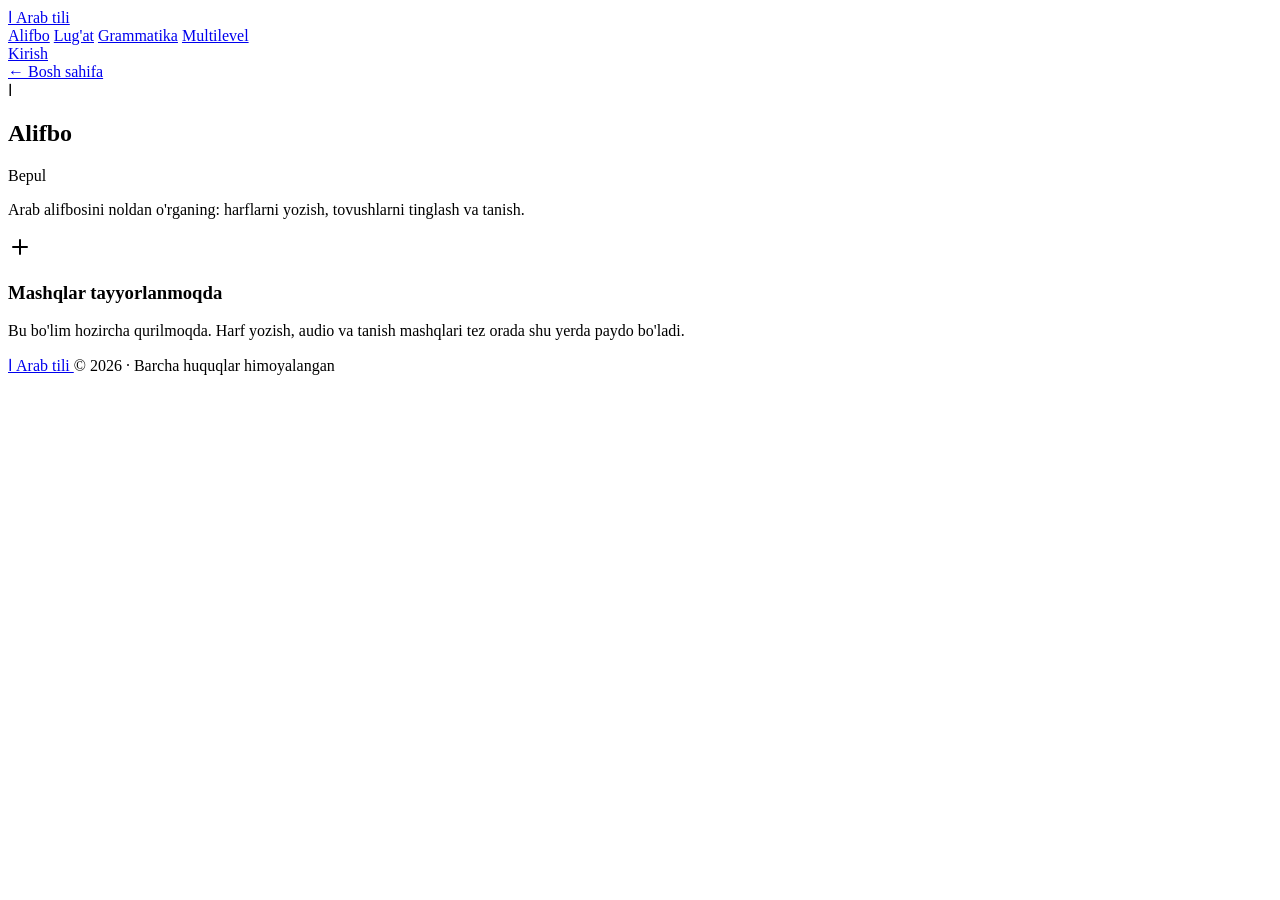
==== alifbo.html @ a16ae2fd "Add files via upload" ====
<!DOCTYPE html>
<html lang="uz">
<head>
<meta charset="UTF-8">
<meta name="viewport" content="width=device-width, initial-scale=1.0">
<title>Alifbo — Arab tili</title>
<link rel="preconnect" href="https://fonts.googleapis.com">
<link rel="preconnect" href="https://fonts.gstatic.com" crossorigin>
<link href="https://fonts.googleapis.com/css2?family=Playfair+Display:ital,wght@0,500;0,600;0,700;0,800;1,500&family=Lora:ital,wght@0,400;0,500;0,600;1,400&family=Amiri:ital@0;1&display=swap" rel="stylesheet">
<link rel="stylesheet" href="styles.css">
</head>
<body>

<header>
  <div class="wrap header-row">
    <a class="brand" href="index.html">
      <span class="brand-mark" aria-hidden="true">ا</span>
      Arab tili
    </a>
    <div class="header-actions">
      <nav class="main-nav">
        <a href="alifbo.html" class="active" aria-current="page">Alifbo</a>
        <a href="lugat.html">Lug'at</a>
        <a href="grammatika.html">Grammatika</a>
        <a href="multilevel.html">Multilevel</a>
      </nav>
      <a class="login-link" href="#">Kirish</a>
    </div>
  </div>
</header>

<main class="wrap">
  <section class="section-hero">
    <a class="back-link" href="index.html">&larr; Bosh sahifa</a>
    <div class="section-hero-top">
      <span class="section-hero-icon" aria-hidden="true">ا</span>
      <div>
        <h1>Alifbo</h1>
      </div>
      <span class="badge badge-free">Bepul</span>
    </div>
    <p class="section-hero-desc">Arab alifbosini noldan o'rganing: harflarni yozish, tovushlarni tinglash va tanish.</p>
  </section>

  <div class="empty-state">
    <div class="empty-state-icon" aria-hidden="true">
      <svg width="24" height="24" viewBox="0 0 24 24" fill="none"><path d="M12 5v14M5 12h14" stroke="currentColor" stroke-width="2" stroke-linecap="round"/></svg>
    </div>
    <h3>Mashqlar tayyorlanmoqda</h3>
    <p>Bu bo'lim hozircha qurilmoqda. Harf yozish, audio va tanish mashqlari tez orada shu yerda paydo bo'ladi.</p>
  </div>
</main>
<footer>
  <a class="brand" href="index.html">
    <span class="brand-mark" aria-hidden="true">ا</span>
    Arab tili
  </a>
  &copy; 2026 · Barcha huquqlar himoyalangan
</footer>
</body>
</html>
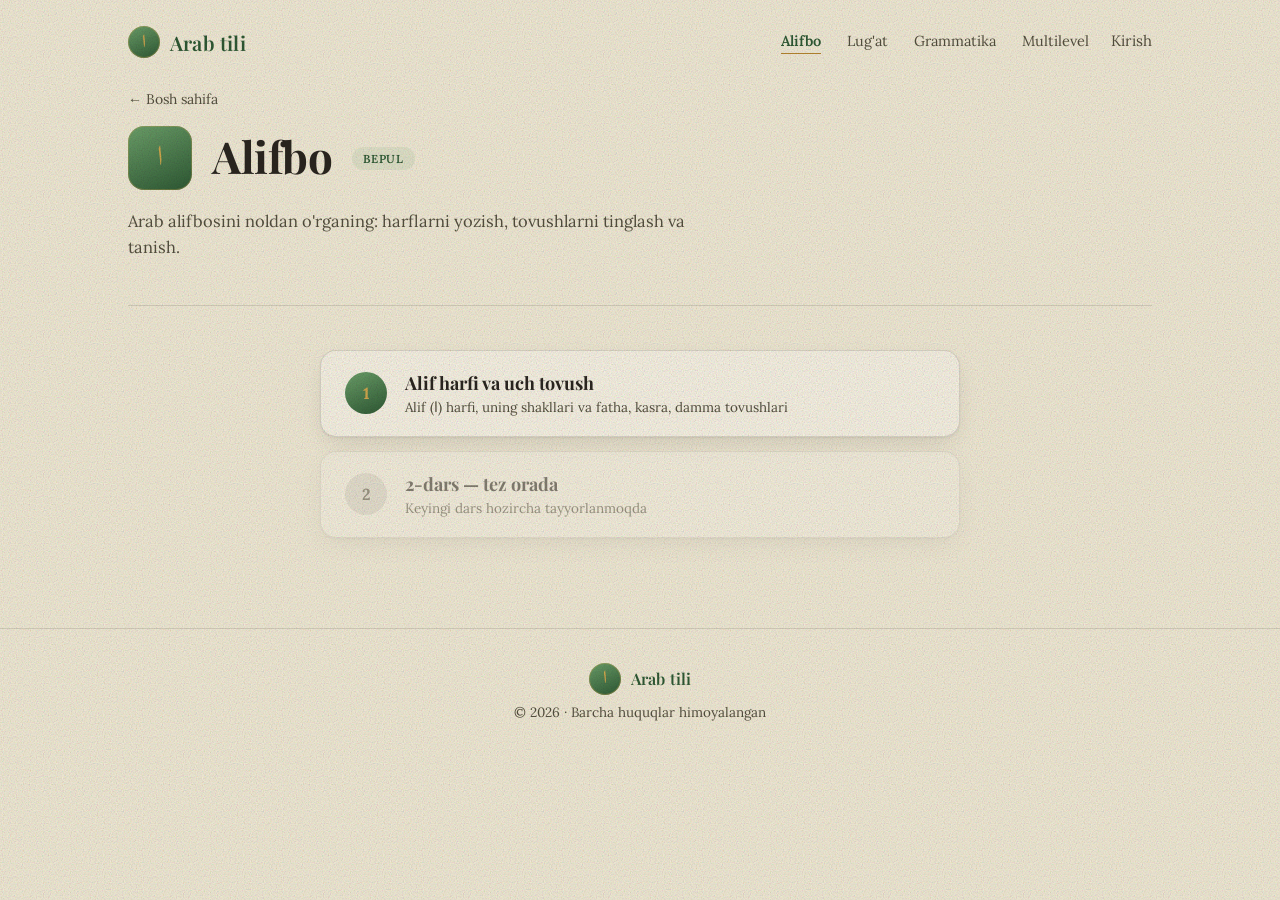
==== commit 82861d30: "Add files via upload" ====
--- a/alifbo.html
+++ b/alifbo.html
@@ -42,12 +42,21 @@
     <p class="section-hero-desc">Arab alifbosini noldan o'rganing: harflarni yozish, tovushlarni tinglash va tanish.</p>
   </section>
 
-  <div class="empty-state">
-    <div class="empty-state-icon" aria-hidden="true">
-      <svg width="24" height="24" viewBox="0 0 24 24" fill="none"><path d="M12 5v14M5 12h14" stroke="currentColor" stroke-width="2" stroke-linecap="round"/></svg>
-    </div>
-    <h3>Mashqlar tayyorlanmoqda</h3>
-    <p>Bu bo'lim hozircha qurilmoqda. Harf yozish, audio va tanish mashqlari tez orada shu yerda paydo bo'ladi.</p>
+  <div class="lesson-list">
+    <a class="lesson-item" href="alifbo-dars1.html">
+      <span class="lesson-num">1</span>
+      <span class="lesson-info">
+        <h4>Alif harfi va uch tovush</h4>
+        <p>Alif (ا) harfi, uning shakllari va fatha, kasra, damma tovushlari</p>
+      </span>
+    </a>
+    <span class="lesson-item disabled">
+      <span class="lesson-num">2</span>
+      <span class="lesson-info">
+        <h4>2-dars — tez orada</h4>
+        <p>Keyingi dars hozircha tayyorlanmoqda</p>
+      </span>
+    </span>
   </div>
 </main>
 <footer>
--- a/styles.css
+++ b/styles.css
@@ -0,0 +1,523 @@
+  :root{
+    --parchment: #f4edd8;
+    --parchment-deep: #e9ddb9;
+    --parchment-card: #faf5e6;
+    --ink: #2b2620;
+    --ink-soft: #55503f;
+    --teal: #6fa36c;
+    --teal-deep: #2e5a34;
+    --teal-tint: rgba(111,163,108,0.12);
+    --gold: #b8862e;
+    --gold-light: #d4a94e;
+    --rose: #8b3a3a;
+    --line: rgba(43,38,32,0.14);
+    --shadow: 0 1px 2px rgba(43,38,32,0.06), 0 8px 24px -8px rgba(43,38,32,0.18);
+  }
+
+  *{ box-sizing: border-box; }
+  html{ scroll-behavior: smooth; }
+
+  body{
+    margin:0;
+    background: var(--parchment);
+    color: var(--ink);
+    font-family: 'Lora', serif;
+    -webkit-font-smoothing: antialiased;
+    position: relative;
+    overflow-x: hidden;
+  }
+
+  /* subtle paper grain */
+  body::before{
+    content:"";
+    position: fixed;
+    inset:0;
+    pointer-events: none;
+    z-index: 2000;
+    opacity: 0.5;
+    mix-blend-mode: multiply;
+    background-image: url("data:image/svg+xml,%3Csvg xmlns='http://www.w3.org/2000/svg' width='140' height='140'%3E%3Cfilter id='n'%3E%3CfeTurbulence type='fractalNoise' baseFrequency='0.85' numOctaves='2' stitchTiles='stitch'/%3E%3CfeColorMatrix type='matrix' values='0 0 0 0 0  0 0 0 0 0  0 0 0 0 0  0 0 0 0 0.03 0'/%3E%3C/filter%3E%3Crect width='100%25' height='100%25' filter='url(%23n)'/%3E%3C/svg%3E");
+  }
+
+  a{ color: inherit; }
+
+  :focus-visible{
+    outline: 2px solid var(--teal);
+    outline-offset: 3px;
+    border-radius: 4px;
+  }
+
+  @media (prefers-reduced-motion: reduce){
+    *{ animation-duration: 0.01ms !important; animation-iteration-count: 1 !important; transition-duration: 0.01ms !important; scroll-behavior: auto !important; }
+  }
+
+  .wrap{
+    max-width: 1080px;
+    margin: 0 auto;
+    padding: 0 28px;
+  }
+
+  /* ---------- Header ---------- */
+  header{
+    padding: 26px 0 10px;
+    position: relative;
+    z-index: 10;
+  }
+  .header-row{
+    display:flex;
+    align-items:center;
+    justify-content: space-between;
+  }
+  .brand{
+    display:flex;
+    align-items:center;
+    gap:10px;
+    font-family:'Playfair Display', serif;
+    font-weight: 600;
+    font-size: 20px;
+    letter-spacing: 0.01em;
+    color: var(--teal-deep);
+    text-decoration:none;
+  }
+  .brand-mark{
+    width: 32px; height:32px;
+    border-radius: 50%;
+    background: linear-gradient(155deg, var(--teal), var(--teal-deep));
+    display:flex; align-items:center; justify-content:center;
+    color: var(--gold-light);
+    font-family:'Amiri', serif;
+    font-size: 18px;
+    box-shadow: inset 0 0 0 1px rgba(212,169,78,0.35);
+    flex-shrink:0;
+  }
+  .login-link{
+    font-size: 15px;
+    color: var(--ink-soft);
+    text-decoration:none;
+    border-bottom: 1px solid transparent;
+    transition: border-color .2s ease, color .2s ease;
+    padding-bottom: 2px;
+  }
+  .login-link:hover{ color: var(--teal-deep); border-color: var(--gold); }
+
+  /* ---------- Hero ---------- */
+  .hero{
+    text-align:center;
+    padding: 64px 0 8px;
+  }
+  .eyebrow-ar{
+    font-family:'Amiri', serif;
+    font-style: italic;
+    font-size: 22px;
+    color: var(--gold);
+    letter-spacing: 0.02em;
+    margin: 0 0 6px;
+    direction: rtl;
+  }
+  h1{
+    font-family:'Playfair Display', serif;
+    font-weight: 700;
+    font-size: clamp(52px, 10vw, 96px);
+    line-height: 1;
+    letter-spacing: -0.01em;
+    margin: 0;
+    color: var(--ink);
+  }
+  .tagline{
+    max-width: 480px;
+    margin: 22px auto 0;
+    font-size: 18px;
+    line-height: 1.6;
+    color: var(--ink-soft);
+  }
+  .cta-row{
+    margin-top: 34px;
+    display:flex;
+    justify-content:center;
+    gap: 16px;
+    flex-wrap: wrap;
+  }
+  .btn{
+    font-family:'Lora', serif;
+    font-size: 16px;
+    font-weight: 600;
+    padding: 15px 34px;
+    border-radius: 999px;
+    text-decoration:none;
+    display:inline-flex;
+    align-items:center;
+    gap: 8px;
+    transition: transform .18s ease, box-shadow .18s ease, background .18s ease;
+    cursor:pointer;
+    border: none;
+  }
+  .btn-primary{
+    background: linear-gradient(155deg, var(--gold-light), var(--gold));
+    color: var(--teal-deep);
+    box-shadow: 0 1px 0 rgba(255,255,255,0.4) inset, 0 10px 24px -10px rgba(184,134,46,0.65);
+  }
+  .btn-primary:hover{ transform: translateY(-2px); box-shadow: 0 1px 0 rgba(255,255,255,0.4) inset, 0 14px 28px -10px rgba(184,134,46,0.75); }
+  .btn-ghost{
+    background: transparent;
+    color: var(--teal-deep);
+    box-shadow: inset 0 0 0 1.5px var(--line);
+  }
+  .btn-ghost:hover{ box-shadow: inset 0 0 0 1.5px var(--teal); }
+
+  /* ---------- Sections grid ---------- */
+  .sections{
+    padding: 12px 0 90px;
+  }
+  .section-label{
+    text-align:center;
+    font-size: 13px;
+    letter-spacing: 0.16em;
+    text-transform: uppercase;
+    color: var(--ink-soft);
+    margin: 0 0 34px;
+  }
+
+  .featured-card{
+    background: var(--parchment-card);
+    border-radius: 22px;
+    box-shadow: var(--shadow);
+    border: 1px solid var(--line);
+    padding: 34px 38px;
+    display:flex;
+    align-items:center;
+    gap: 28px;
+    margin-bottom: 22px;
+    position: relative;
+    overflow:hidden;
+    text-decoration:none;
+    color: inherit;
+    transition: transform .22s ease, box-shadow .22s ease;
+  }
+  .featured-card:hover{ transform: translateY(-3px); box-shadow: 0 1px 2px rgba(43,38,32,0.08), 0 18px 34px -12px rgba(43,38,32,0.28); }
+  .featured-card::after{
+    content:"";
+    position:absolute;
+    right:-40px; top:-40px;
+    width: 180px; height:180px;
+    background: radial-gradient(circle, var(--teal-tint), transparent 70%);
+    pointer-events:none;
+  }
+  .featured-icon{
+    flex-shrink:0;
+    width: 74px; height:74px;
+    border-radius: 18px;
+    background: linear-gradient(155deg, var(--teal), var(--teal-deep));
+    display:flex; align-items:center; justify-content:center;
+    font-family:'Amiri', serif;
+    font-size: 34px;
+    color: var(--gold-light);
+    box-shadow: inset 0 0 0 1px rgba(212,169,78,0.3);
+  }
+  .featured-body{ flex:1; min-width:0; }
+  .featured-top{ display:flex; align-items:center; gap: 12px; flex-wrap:wrap; margin-bottom: 6px; }
+  .featured-title{
+    font-family:'Playfair Display', serif;
+    font-weight: 600;
+    font-size: 26px;
+    margin:0;
+  }
+  .badge{
+    font-size: 11.5px;
+    letter-spacing: 0.06em;
+    text-transform: uppercase;
+    font-family: 'Lora', serif;
+    font-weight: 600;
+    padding: 4px 11px;
+    border-radius: 999px;
+    white-space: nowrap;
+  }
+  .badge-free{ background: var(--teal-tint); color: var(--teal-deep); }
+  .badge-premium{ background: rgba(184,134,46,0.14); color: var(--gold); }
+  .featured-desc{
+    font-size: 15.5px;
+    color: var(--ink-soft);
+    line-height: 1.55;
+    margin: 0 0 14px;
+    max-width: 520px;
+  }
+  .progress-row{ display:flex; align-items:center; gap: 12px; }
+  .progress-track{
+    flex:1;
+    max-width: 260px;
+    height: 6px;
+    border-radius: 999px;
+    background: rgba(43,38,32,0.1);
+    overflow:hidden;
+  }
+  .progress-fill{
+    height:100%;
+    border-radius: 999px;
+    background: linear-gradient(90deg, var(--gold), var(--gold-light));
+  }
+  .progress-text{ font-size: 13px; color: var(--ink-soft); white-space:nowrap; }
+  .featured-arrow{
+    flex-shrink:0;
+    width: 42px; height:42px;
+    border-radius: 50%;
+    box-shadow: inset 0 0 0 1.5px var(--line);
+    display:flex; align-items:center; justify-content:center;
+    color: var(--teal-deep);
+    transition: background .2s ease, box-shadow .2s ease;
+  }
+  .featured-card:hover .featured-arrow{ background: var(--gold); box-shadow:none; color: var(--teal-deep); }
+
+  .grid{
+    display:grid;
+    grid-template-columns: 1fr 1fr;
+    gap: 20px;
+  }
+  .card{
+    background: var(--parchment-card);
+    border: 1px solid var(--line);
+    border-radius: 20px;
+    padding: 28px 26px;
+    text-decoration:none;
+    color: inherit;
+    display:flex;
+    flex-direction: column;
+    gap: 14px;
+    position: relative;
+    box-shadow: var(--shadow);
+    transition: transform .22s ease, box-shadow .22s ease, opacity .2s ease;
+  }
+  .card:hover{ transform: translateY(-3px); box-shadow: 0 1px 2px rgba(43,38,32,0.08), 0 18px 34px -12px rgba(43,38,32,0.28); }
+  .card.locked{ opacity: 0.72; }
+  .card.locked:hover{ opacity: 0.9; }
+  .card-icon{
+    width: 52px; height:52px;
+    border-radius: 14px;
+    background: var(--teal-tint);
+    color: var(--teal-deep);
+    display:flex; align-items:center; justify-content:center;
+    font-family:'Amiri', serif;
+    font-size: 24px;
+  }
+  .card.locked .card-icon{ background: rgba(139,58,58,0.09); color: var(--rose); }
+  .card-top{ display:flex; align-items:flex-start; justify-content: space-between; gap: 10px; }
+  .card-title{
+    font-family:'Playfair Display', serif;
+    font-weight: 600;
+    font-size: 21px;
+    margin: 2px 0 0;
+  }
+  .card-desc{
+    font-size: 14.5px;
+    color: var(--ink-soft);
+    line-height: 1.55;
+    margin:0;
+    flex:1;
+  }
+  .card-foot{ display:flex; align-items:center; justify-content: space-between; gap:10px; margin-top: 2px;}
+  .lock-icon{ color: var(--rose); display:flex; align-items:center; gap:5px; font-size: 13px; font-weight:600; }
+  .card .progress-track{ max-width: none; }
+
+  footer{
+    padding: 34px 0 46px;
+    text-align:center;
+    color: var(--ink-soft);
+    font-size: 13.5px;
+    border-top: 1px solid var(--line);
+  }
+  footer .brand{ justify-content:center; margin-bottom: 8px; font-size: 16px; }
+
+  @media (max-width: 720px){
+    .grid{ grid-template-columns: 1fr; }
+    .featured-card{ flex-direction:column; align-items:flex-start; text-align:left; }
+    .featured-arrow{ display:none; }
+    .hero{ padding-top: 44px; }
+  }
+
+  /* ---------- Shared nav ---------- */
+  nav.main-nav{
+    display:flex;
+    align-items:center;
+    gap: 26px;
+  }
+  nav.main-nav a{
+    font-size: 14.5px;
+    color: var(--ink-soft);
+    text-decoration:none;
+    padding-bottom: 3px;
+    border-bottom: 1px solid transparent;
+    transition: color .2s ease, border-color .2s ease;
+  }
+  nav.main-nav a:hover{ color: var(--teal-deep); }
+  nav.main-nav a.active{
+    color: var(--teal-deep);
+    font-weight: 600;
+    border-color: var(--gold);
+  }
+  .header-actions{ display:flex; align-items:center; gap: 22px; }
+
+  /* ---------- Section page hero ---------- */
+  .back-link{
+    display:inline-flex;
+    align-items:center;
+    gap: 6px;
+    font-size: 14px;
+    color: var(--ink-soft);
+    text-decoration:none;
+    margin-bottom: 18px;
+  }
+  .back-link:hover{ color: var(--teal-deep); }
+  .section-hero{
+    padding: 20px 0 44px;
+    border-bottom: 1px solid var(--line);
+    margin-bottom: 44px;
+  }
+  .section-hero-top{
+    display:flex;
+    align-items:center;
+    gap: 20px;
+    margin-bottom: 18px;
+    flex-wrap: wrap;
+  }
+  .section-hero-icon{
+    width: 64px; height:64px;
+    border-radius: 16px;
+    background: linear-gradient(155deg, var(--teal), var(--teal-deep));
+    display:flex; align-items:center; justify-content:center;
+    font-family:'Amiri', serif;
+    font-size: 28px;
+    color: var(--gold-light);
+    box-shadow: inset 0 0 0 1px rgba(212,169,78,0.3);
+    flex-shrink:0;
+  }
+  .section-hero-icon.rose{ background: linear-gradient(155deg, #a5605f, var(--rose)); }
+  .section-hero h1{
+    font-family:'Playfair Display', serif;
+    font-weight: 700;
+    font-size: clamp(32px, 5vw, 44px);
+    margin: 0 0 4px;
+    line-height:1.1;
+  }
+  .section-hero-desc{
+    max-width: 560px;
+    font-size: 16.5px;
+    color: var(--ink-soft);
+    line-height: 1.6;
+    margin: 0;
+  }
+
+  /* ---------- Empty state (free sections, content not built yet) ---------- */
+  .empty-state{
+    background: var(--parchment-card);
+    border: 1px dashed var(--line);
+    border-radius: 20px;
+    padding: 56px 32px;
+    text-align:center;
+    max-width: 520px;
+    margin: 0 auto;
+  }
+  .empty-state-icon{
+    width: 56px; height:56px;
+    margin: 0 auto 20px;
+    border-radius: 50%;
+    background: var(--teal-tint);
+    color: var(--teal-deep);
+    display:flex; align-items:center; justify-content:center;
+  }
+  .empty-state h3{
+    font-family:'Playfair Display', serif;
+    font-size: 21px;
+    margin: 0 0 8px;
+  }
+  .empty-state p{
+    font-size: 15px;
+    color: var(--ink-soft);
+    line-height: 1.6;
+    margin: 0;
+  }
+
+  /* ---------- Access gate (premium sections) ---------- */
+  .gate{
+    background: var(--parchment-card);
+    border: 1px solid var(--line);
+    border-radius: 22px;
+    box-shadow: var(--shadow);
+    padding: 48px 40px;
+    max-width: 480px;
+    margin: 0 auto;
+    text-align:center;
+  }
+  .gate-icon{
+    width: 60px; height:60px;
+    margin: 0 auto 22px;
+    border-radius: 16px;
+    background: linear-gradient(155deg, #a5605f, var(--rose));
+    color: #f4e9dc;
+    display:flex; align-items:center; justify-content:center;
+  }
+  .gate h3{
+    font-family:'Playfair Display', serif;
+    font-size: 24px;
+    margin: 0 0 10px;
+  }
+  .gate p{
+    font-size: 15px;
+    color: var(--ink-soft);
+    line-height: 1.6;
+    margin: 0 0 26px;
+  }
+  .gate-form{
+    display:flex;
+    gap: 10px;
+    margin-bottom: 14px;
+  }
+  .gate-form input{
+    flex:1;
+    font-family: 'Lora', serif;
+    font-size: 15px;
+    padding: 13px 16px;
+    border-radius: 12px;
+    border: 1px solid var(--line);
+    background: var(--parchment);
+    color: var(--ink);
+  }
+  .gate-form input:focus{ outline: 2px solid var(--teal); outline-offset: 1px; }
+  .gate-note{ font-size: 13.5px; color: var(--ink-soft); }
+  .gate-note a{ color: var(--teal-deep); font-weight:600; text-decoration:none; border-bottom:1px solid var(--gold); }
+  .gate-msg{
+    font-size: 14px;
+    margin-top: 14px;
+    min-height: 20px;
+  }
+  .gate-msg.error{ color: var(--rose); }
+  .gate-msg.ok{ color: var(--teal-deep); }
+
+  main.wrap{ padding-bottom: 90px; }
+
+  @media (max-width: 760px){
+    nav.main-nav{ display:none; }
+  }
+
+  /* ---------- Lesson list (used on section overview pages) ---------- */
+  .lesson-list{ display:flex; flex-direction:column; gap:14px; max-width: 640px; margin: 0 auto; }
+  .lesson-item{
+    display:flex; align-items:center; gap:18px;
+    background: var(--parchment-card);
+    border: 1px solid var(--line);
+    border-radius: 16px;
+    padding: 20px 24px;
+    text-decoration:none;
+    color: inherit;
+    box-shadow: var(--shadow);
+    transition: transform .18s ease, box-shadow .18s ease;
+  }
+  .lesson-item:hover{ transform: translateY(-2px); box-shadow: 0 1px 2px rgba(43,38,32,0.08), 0 14px 28px -10px rgba(43,38,32,0.25); }
+  .lesson-item.disabled{ opacity: 0.55; cursor:default; pointer-events:none; }
+  .lesson-num{
+    width: 42px; height:42px; border-radius: 50%; flex-shrink:0;
+    background: linear-gradient(155deg, var(--teal), var(--teal-deep));
+    color: var(--gold-light); font-family:'Lora',serif; font-weight:700; font-size:16px;
+    display:flex; align-items:center; justify-content:center;
+  }
+  .lesson-item.disabled .lesson-num{ background: var(--line); color: var(--ink-soft); }
+  .lesson-info{ flex:1; min-width:0; }
+  .lesson-info h4{ font-family:'Playfair Display', serif; font-size: 18px; margin:0 0 3px; }
+  .lesson-info p{ font-size: 13.5px; color: var(--ink-soft); margin:0; }
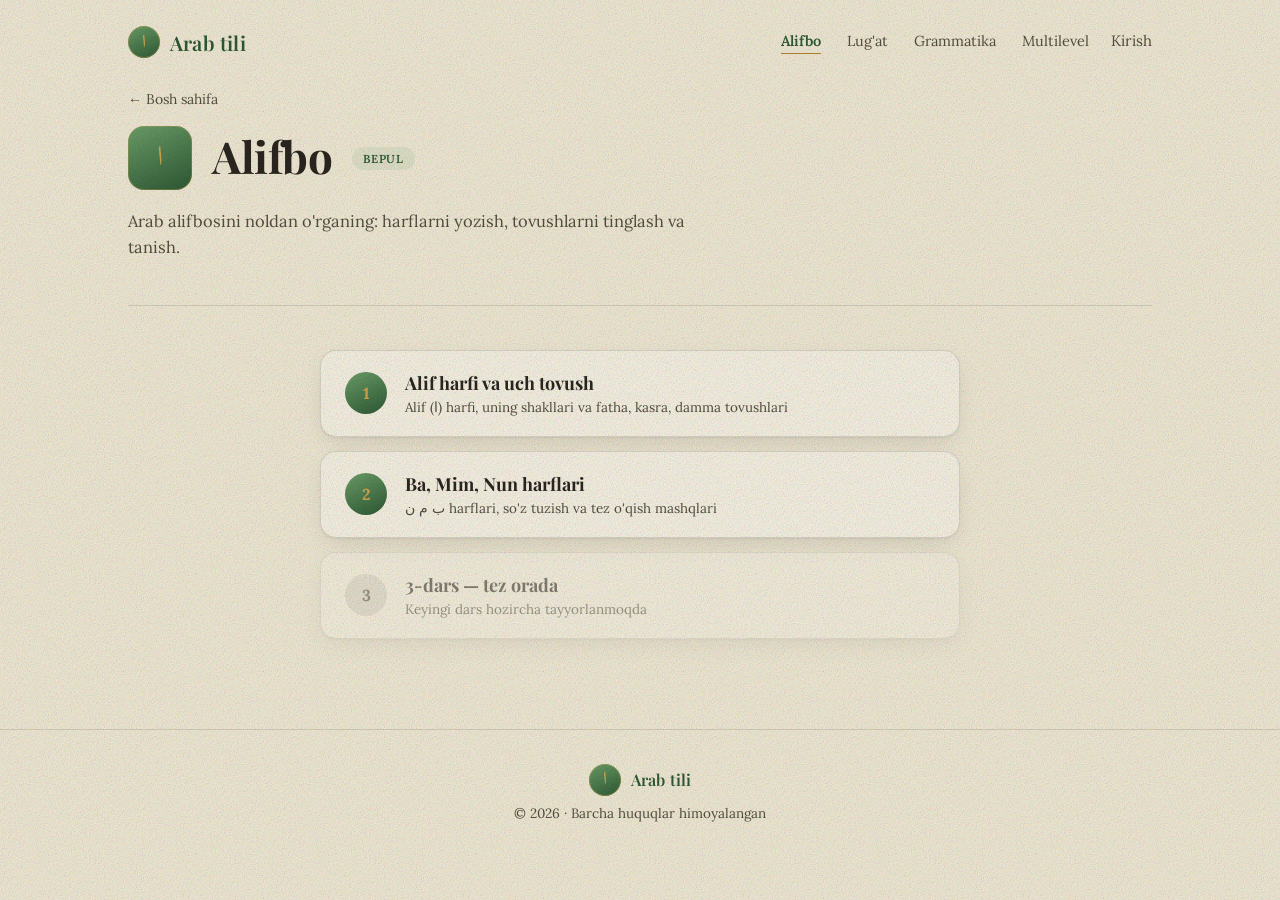
==== commit 4aac112d: "Add files via upload" ====
--- a/alifbo.html
+++ b/alifbo.html
@@ -50,10 +50,17 @@
         <p>Alif (ا) harfi, uning shakllari va fatha, kasra, damma tovushlari</p>
       </span>
     </a>
-    <span class="lesson-item disabled">
+    <a class="lesson-item" href="alifbo-dars2.html">
       <span class="lesson-num">2</span>
       <span class="lesson-info">
-        <h4>2-dars — tez orada</h4>
+        <h4>Ba, Mim, Nun harflari</h4>
+        <p>ب م ن harflari, so'z tuzish va tez o'qish mashqlari</p>
+      </span>
+    </a>
+    <span class="lesson-item disabled">
+      <span class="lesson-num">3</span>
+      <span class="lesson-info">
+        <h4>3-dars — tez orada</h4>
         <p>Keyingi dars hozircha tayyorlanmoqda</p>
       </span>
     </span>
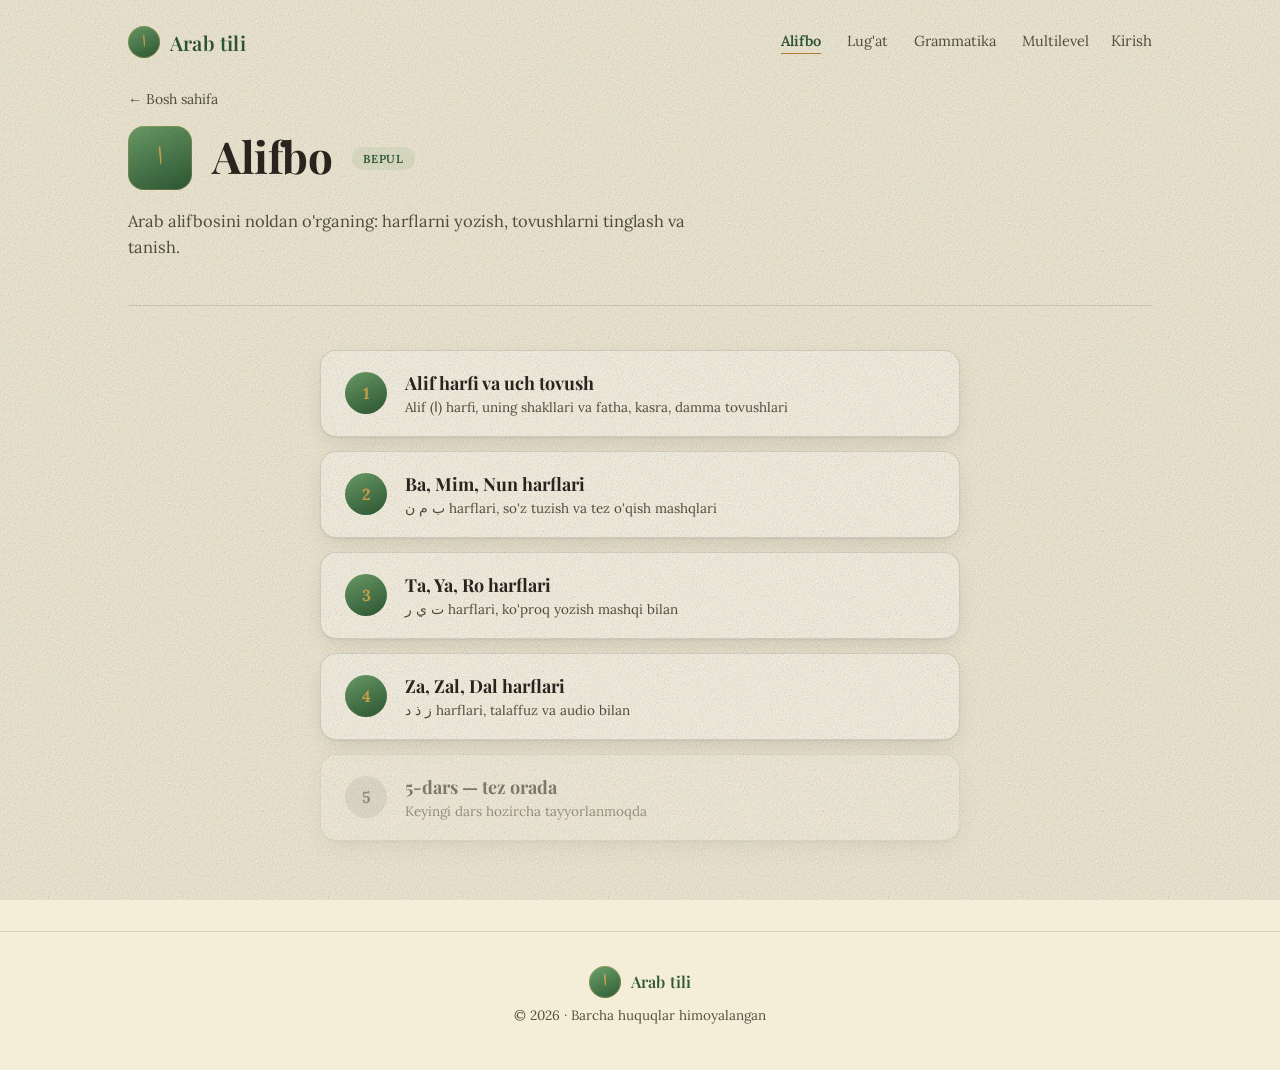
==== commit 7cf56c45: "Add files via upload" ====
--- a/alifbo.html
+++ b/alifbo.html
@@ -57,10 +57,24 @@
         <p>ب م ن harflari, so'z tuzish va tez o'qish mashqlari</p>
       </span>
     </a>
-    <span class="lesson-item disabled">
+    <a class="lesson-item" href="alifbo-dars3.html">
       <span class="lesson-num">3</span>
       <span class="lesson-info">
-        <h4>3-dars — tez orada</h4>
+        <h4>Ta, Ya, Ro harflari</h4>
+        <p>ت ي ر harflari, ko'proq yozish mashqi bilan</p>
+      </span>
+    </a>
+    <a class="lesson-item" href="alifbo-dars4.html">
+      <span class="lesson-num">4</span>
+      <span class="lesson-info">
+        <h4>Za, Zal, Dal harflari</h4>
+        <p>ز ذ د harflari, talaffuz va audio bilan</p>
+      </span>
+    </a>
+    <span class="lesson-item disabled">
+      <span class="lesson-num">5</span>
+      <span class="lesson-info">
+        <h4>5-dars — tez orada</h4>
         <p>Keyingi dars hozircha tayyorlanmoqda</p>
       </span>
     </span>
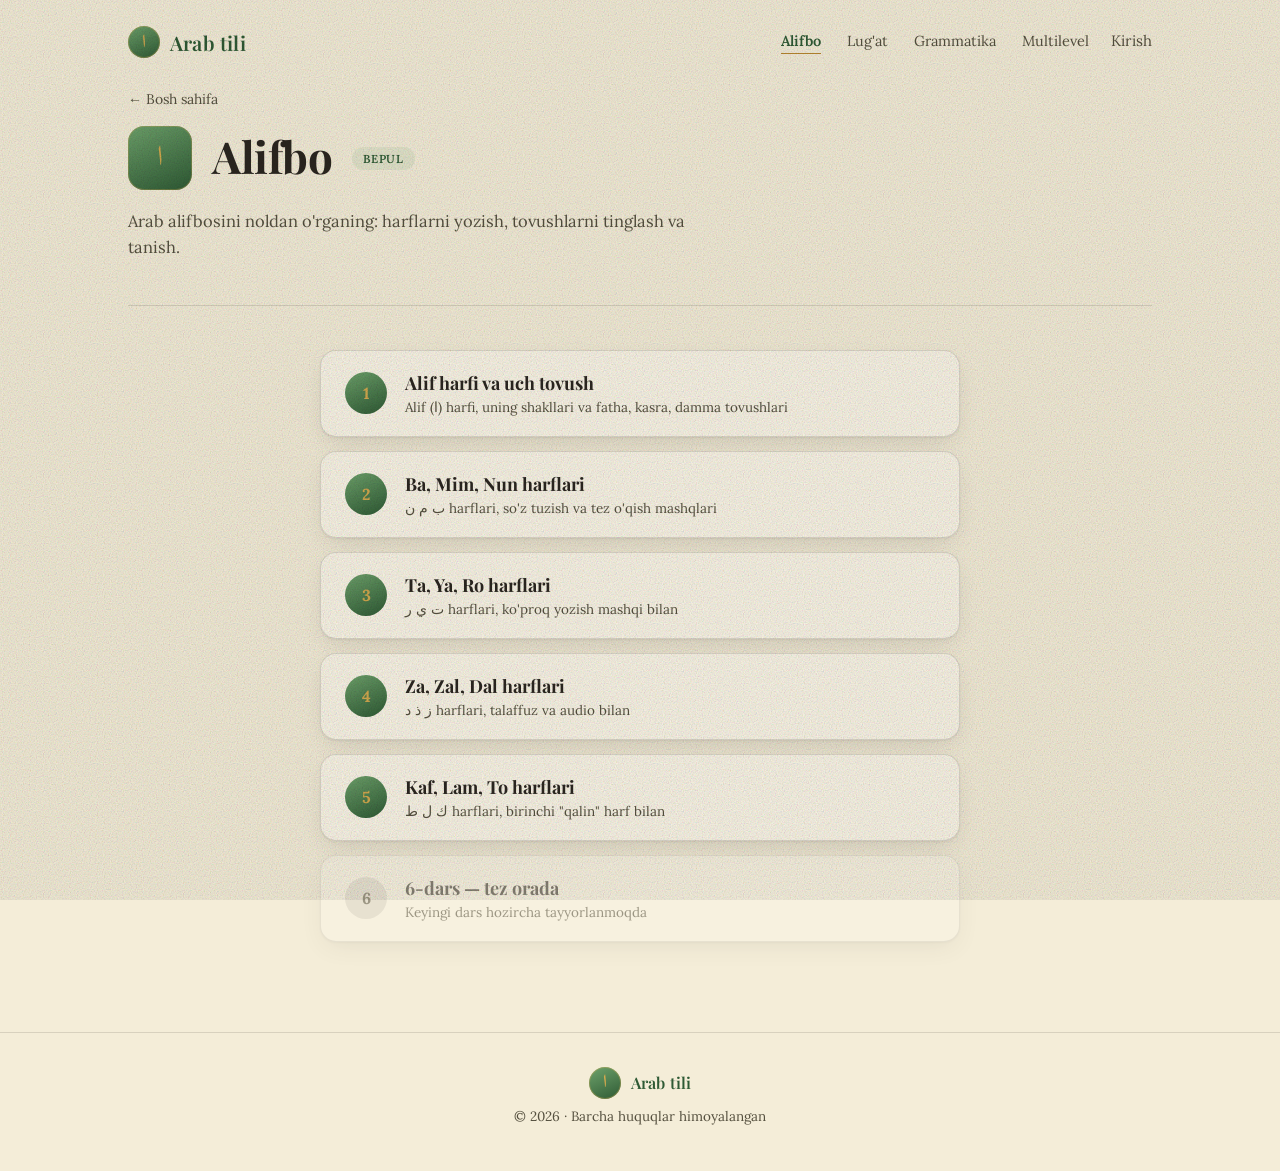
==== commit 4dfbe068: "Add files via upload" ====
--- a/alifbo.html
+++ b/alifbo.html
@@ -71,10 +71,17 @@
         <p>ز ذ د harflari, talaffuz va audio bilan</p>
       </span>
     </a>
-    <span class="lesson-item disabled">
+    <a class="lesson-item" href="alifbo-dars5.html">
       <span class="lesson-num">5</span>
       <span class="lesson-info">
-        <h4>5-dars — tez orada</h4>
+        <h4>Kaf, Lam, To harflari</h4>
+        <p>ك ل ط harflari, birinchi "qalin" harf bilan</p>
+      </span>
+    </a>
+    <span class="lesson-item disabled">
+      <span class="lesson-num">6</span>
+      <span class="lesson-info">
+        <h4>6-dars — tez orada</h4>
         <p>Keyingi dars hozircha tayyorlanmoqda</p>
       </span>
     </span>
